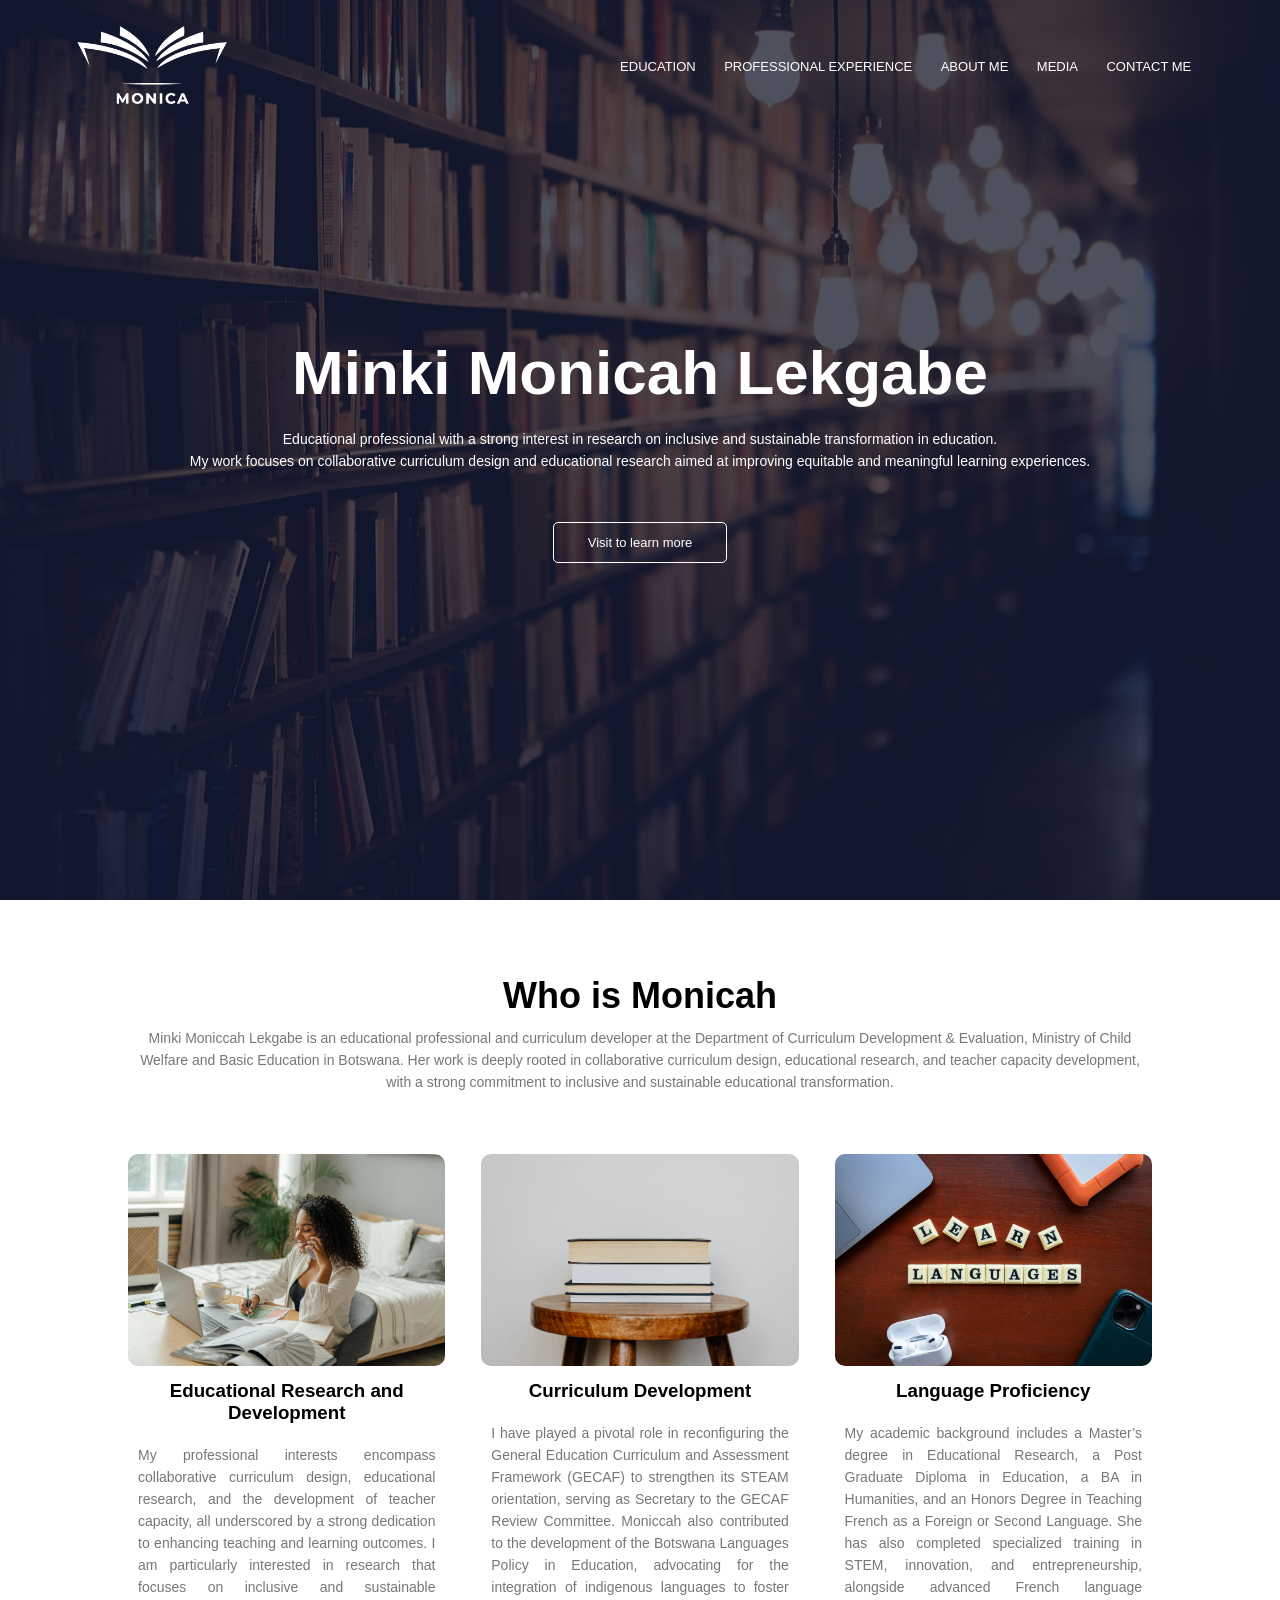
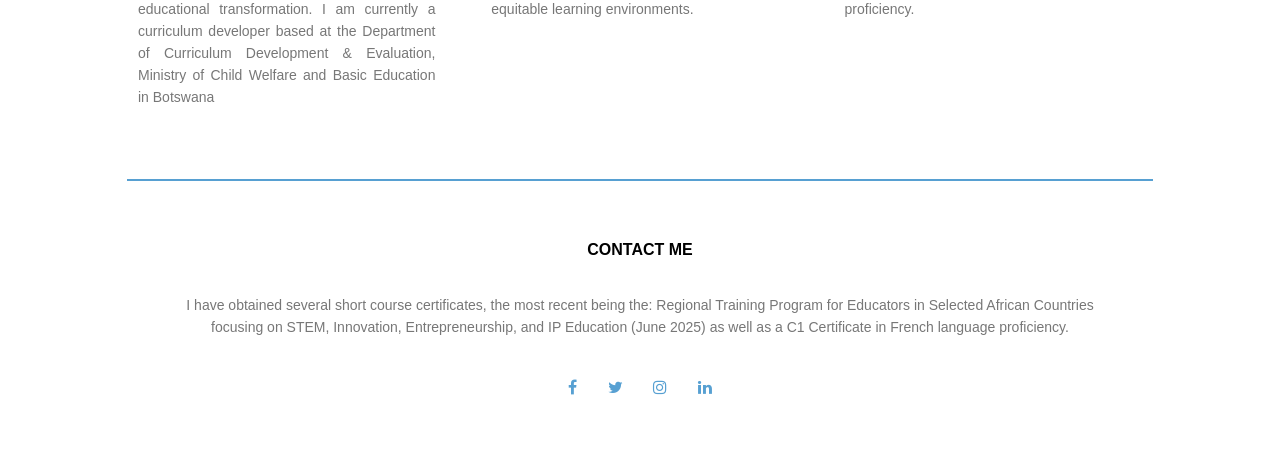
==== index.html @ d6faff7c "Add files via upload" ====
<!DOCTYPE html>
<html>
    
<head>
        <meta name="viewport" content="width=device-width, initial-scale=1.0">
        <title>MONICAH</title>
        <link rel="preconnect" href="https://fonts.googleapis.com">
        <link rel="preconnect" href="https://fonts.gstatic.com" crossorigin>
        <link href="https://fonts.googleapis.com/css2?family=Poppins:ital,wght@0,100;0,200;0,300;0,400;0,500;0,600;0,700;0,800;1,100;1,200;1,300;1,400;1,500;1,600;1,700;1,800&display=swap" rel="stylesheet">
        <link rel="stylesheet" href="https://stackpath.bootstrapcdn.com/font-awesome/4.7.0/css/font-awesome.min.css">
        <link rel="stylesheet" href="monicah.css"> 
</head>
    
<body>
        <section class="header">
            <nav>
                <a href="index.html"><img src="images/logo.png" alt="Logo"></a>
                
                <div class="nav-links"id="navLinks">
                    
                    <i class="fa fa-times" onclick="hideMenu()"></i><!-- Close icon -->
                    
                    <ul>
                        <li><a href="">EDUCATION</a></li>
                        <li><a href="">PROFESSIONAL EXPERIENCE</a></li>
                        <li><a href="">ABOUT ME</a></li>
                        <li><a href="">MEDIA</a></li>
                        <li><a href="contact.html">CONTACT ME</a></li>
                    </ul>
                </div>
                
                    <i class="fa fa-bars" onclick="showMenu()"></i><!-- Menu icon -->
            </nav>
            
            <div class="intro">
                <h1>Minki Monicah Lekgabe</h1>
                <p>Educational professional with a strong interest in research on inclusive and sustainable transformation in education. <br>My work focuses on collaborative curriculum design and educational research aimed at improving equitable and meaningful learning experiences.</p>
            
                <a href="#learn" class="hero-btn">Visit to learn more</a>
            </div>
            
        </section>
    
<!------------------------------ Learn More ----------------------------------->
    
    <section id="learn"class="learn-more">
        <h1>Who is Monicah</h1>
        <p>Minki Moniccah Lekgabe is an educational professional and curriculum developer at the Department of Curriculum Development & Evaluation, Ministry of Child Welfare and Basic Education in Botswana. Her work is deeply rooted in collaborative curriculum design, educational research, and teacher capacity development, with a strong commitment to inclusive and sustainable educational transformation.</p>
        
        <div class="row">
            
            <div class="learn-col">
                <img src="images/researching.jpg">
                <h3>Educational Research and Development</h3>
                <p>My professional interests encompass collaborative curriculum design, educational research, and the development of teacher capacity, all underscored by a strong dedication to enhancing teaching and learning outcomes. I am particularly interested in research that focuses on inclusive and sustainable educational transformation. I am currently a curriculum developer based at the Department of Curriculum Development & Evaluation, Ministry of Child Welfare and Basic Education in Botswana</p>
            </div>
            
            <div class="learn-col">
                <img src="images/curriculum.jpg">
                <h3>Curriculum Development</h3>
                <p>I have played a pivotal role in reconfiguring the General Education Curriculum and Assessment Framework (GECAF) to strengthen its STEAM orientation, serving as Secretary to the GECAF Review Committee. Moniccah also contributed to the development of the Botswana Languages Policy in Education, advocating for the integration of indigenous languages to foster equitable learning environments.</p>
            </div>
            
            <div class="learn-col">
                <img src="images/languages.jpg">
                <h3>Language Proficiency</h3>
                <p>My academic background includes a Master’s degree in Educational Research, a Post Graduate Diploma in Education, a BA in Humanities, and an Honors Degree in Teaching French as a Foreign or Second Language. She has also completed specialized training in STEM, innovation, and entrepreneurship, alongside advanced French language proficiency.</p>
            </div>
        </div>
    </section>
    
    <hr>
    
<!------------------------------ Footer --------------------------------------->  
    
    <section class="footer">
        <h4>CONTACT ME</h4>
        <p>I have obtained several short course certificates, the most recent being the: Regional Training Program for Educators in Selected African Countries <br>focusing on STEM, Innovation, Entrepreneurship, and IP Education (June 2025) as well as a C1 Certificate in French language proficiency.</p>
        
        <div class="icons">
            <a href="https://www.facebook.com/minkimonicah.lekgabe.9" target="_blank"><i class="fa fa-facebook"></i></a>
            <i class="fa fa-twitter"></i>
            <i class="fa fa-instagram"></i>
            <i class="fa fa-linkedin"></i>
        </div>
    </section>
    
<!------------------------ JavaScript for Toggle Menu------------------------>
    
<script>
    var navLinks = document.getElementById("navLinks");

    function showMenu() {
        navLinks.style.right = "0";
    }

    function hideMenu() {
        navLinks.style.right = "-200px";
    }
</script>

<!------------------------ JavaScript for Toggle Menu END ---------------------->    

</body>
</html>
<!--

-->
---- monicah.css ----
* {
    margin: 0;
    padding: 0;
    font-family: 'Poppings', sans-serif;
}

.header {
    min-height: 100vh;
    width: 100%;
    background-image: linear-gradient(rgba(4,9,30,0.7), rgba(4,9,30,0.7)), url("images/homePage_banner.jpg");
    background-position: center;
    background-size: cover;
    position: relative;
}

nav{
    display: flex;
    padding: 2% 6%;
    justify-content: space-between;
    align-items: center;  
}
nav img{
    width: 150px;
}

.nav-links{
    flex: 1;
    text-align: right;
}

.nav-links ul li{
    list-style: none;
    display: inline-block;
    padding: 8px 12px;
    position: relative;
}

.nav-links ul li a{
    color: #ffff;
    text-decoration: none;
    font-size: 13px;   
}

.nav-links ul li::after{
    content: '';
    width: 0%;
    height: 2px;
    background: #57A0D2;
    display: block;
    margin: auto;
    transition: 0.5s;
}
.nav-links ul li:hover::after{
    width: 100%;
}

.intro{
    width: 90%;
    color: #fff;
    position: absolute;
    top: 50%;
    left: 50%;
    transform: translate(-50%,-50%);
    text-align: center;
}
    
.intro h1{
    font-size: 62px;
}
    
.intro p{
    margin: 10px 0 40px;
    font-size: 14px;
    color: #fff;
}
.hero-btn{
    display: inline-block;
    text-decoration: none;
    color: #fff;
    border: 1px solid #fff;
    border-radius: 5px;
    padding: 12px 34px;
    font-size: 13px;
    background: transparent;
    position: relative;
    cursor: pointer;
}
.hero-btn:hover{
    border: 1px solid #57A0D2;
    background: #57A0D2;
    transition: 0.5s;
    font: bold;
}
nav .fa{
    display: none;
}

/*-------------------------------- Learn More -----------------------------*/

.contactImg{
     width: 100%;
}

.contactHeader {
    height: 50vh;
    width: 100%;
    background-image: repeating-linear-gradient(rgba(4,9,30,0.7), rgba(4,9,30,0.7)), url(images/pexels-ono-kosuki-5647206.jpg);
    background-position: center;
    background-size: cover;
}

.learn-more{
    width: 80%;
    margin:auto;
    text-align: center;
    padding-top: 75px;
}

.learn-col{
    flex-basis: 31%;
    border-radius: 10px;
    margin-bottom: 5%;
    text-align: left;
}

.learn-col img{
    width: 100%;
    border-radius: 10px;
}
.row{
    margin-top:5%;
    display: flex;
    justify-content: space-between;
} 

h1 {
    font-size: 36px;
    font-weight:600;
}
h3{
    text-align: center;
    font-weight: 600;
    margin: 10px 0;
}

p{
    color: #777;
    font-size: 14px;
    font-weight: 300;
    line-height: 22px;
    padding: 10px;
}
.learn-col p{
    text-align: justify;
}
/*------------------------ other devices configuration -------------------*/
@media(max-width: 700px){
    .intro h1{
        font-size: 20px;
    }
    .nav-links ul li{
        display: block;
    }
    .nav-links{
        position: absolute;
        background: #57A0D2;
        height: 100vh;
        width: 200px;
        top: 0;
        right: -200px;
        text-align: left;
        z-index: 2;
        transition: 1s;
    }
    nav .fa{
        display: block;
        color: #fff;
        margin: 10px;
        font-size: 20px;
        cursor: pointer;
    }
    .nav-links ul{
        padding: 30px;
    }
    .row{
        flex-direction: column;
    }  
}

hr{
    width: 80%; 
    margin: 10px auto; 
    border: 0.1px solid #57A0D2;
}

/*------------------------- Contact Me --------------------*/

.contactHeader {
    height: 50vh;
    width: 100%;
    background-image: repeating-linear-gradient(rgba(4,9,30,0.7), rgba(4,9,30,0.7)), url(images/pexels-ono-kosuki-5647206.jpg);
    background-position: center;
    background-size: cover;
    text-align: center;
    color: #fff;
}

.contactHeader h3{
    margin-top: 100px;
}

.contact-me {
  width: 80%;              /* Occupies 80% of the page */
  border-radius: 5px;
  background-color: #f2f2f2;
  padding: 20px;
  margin: auto;            /* Centers the container */
}

.contact-me h3 {
  margin-bottom: 10px;
}

.contact-me p {
  margin-bottom: 20px;
  color: #555;
}

/* Flexbox for two-column layout */
.contact-me_col {
  display: flex;
  flex-wrap: wrap;
  gap: 20px;
}

/* Left column: map + contacts */
.contact-left {
  flex: 1;
  min-width: 300px;
}

.contact-left iframe {
  width: 100%;
  height: 250px;
  border: none;
  border-radius: 5px;
  margin-bottom: 15px;
}

.contact-info {
  background: #fff;
  padding: 15px;
  border-radius: 5px;
  border: 1px solid #ddd;
}

.contact-info p {
  margin: 8px 0;
}

/* Right column: form */
.contact-right {
  flex: 1;
  min-width: 300px;
}

.contact-right form {
  display: flex;
  flex-direction: column;
}

.contact-right input[type=text],
.contact-right textarea {
  width: 100%;
  padding: 12px;
  border: 1px solid #ccc;
  margin: 6px 0 16px 0;
  resize: vertical;
}

.contact-right input[type=submit] {
  background-color: #57A0D2;
  color: white;
  padding: 12px 20px;
  border: none;
  cursor: pointer;
  font-size: 16px;
  border-radius: 5px;
}

.contact-right input[type=submit]:hover {
  background-color: #57A0D2;
}

.contact-info .fa{
    color: #57A0D2;
}

/*------------------------- Eductional Qualification ------------------------*/

/*------------------------- Footer ------------------------*/
.footer{
    width: 100%;
    text-align: center;
    padding: 30px 0;
}

.footer h4{
    margin-bottom: 25px;
    margin-top: 20px;
    font-weight: 600;
    text-align: center;
}

.icons .fa{
    color: #57A0D2;
    margin: 13px;
    cursor: pointer;
    padding: 18px 0;
}
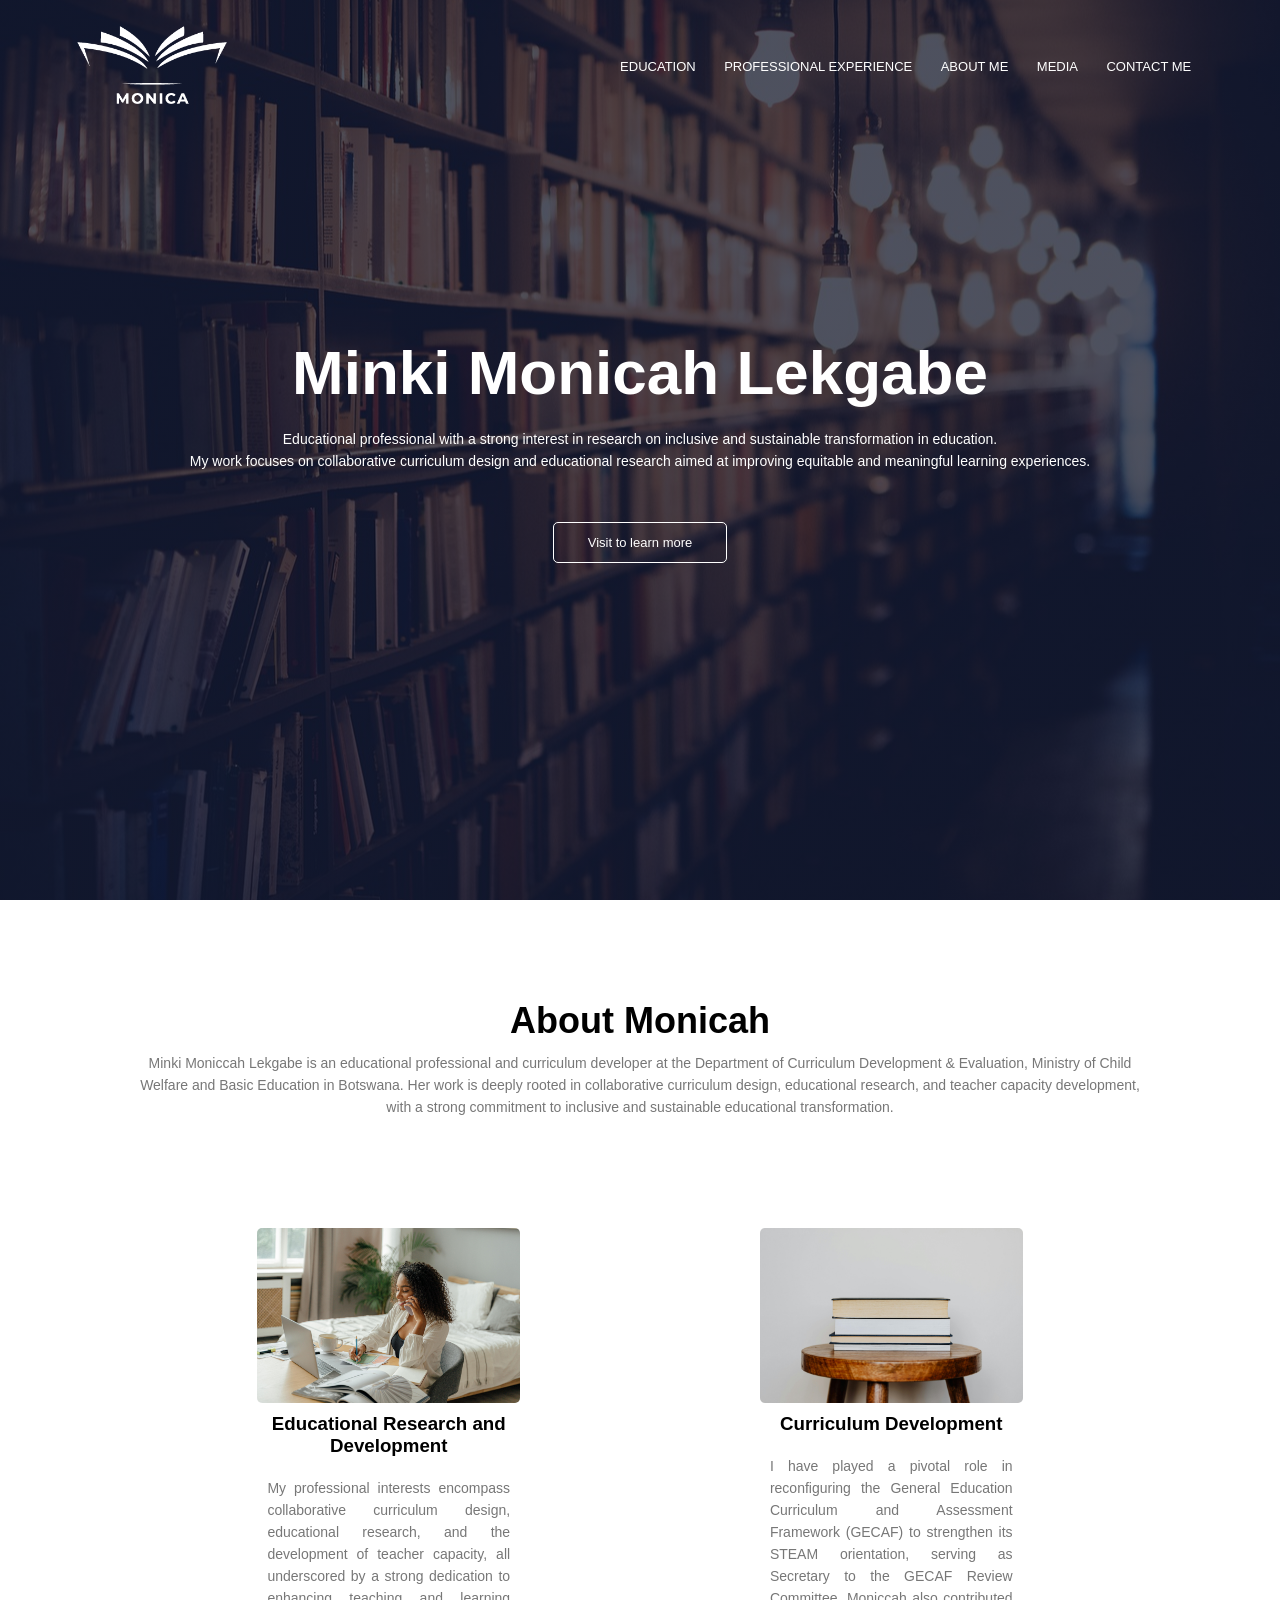
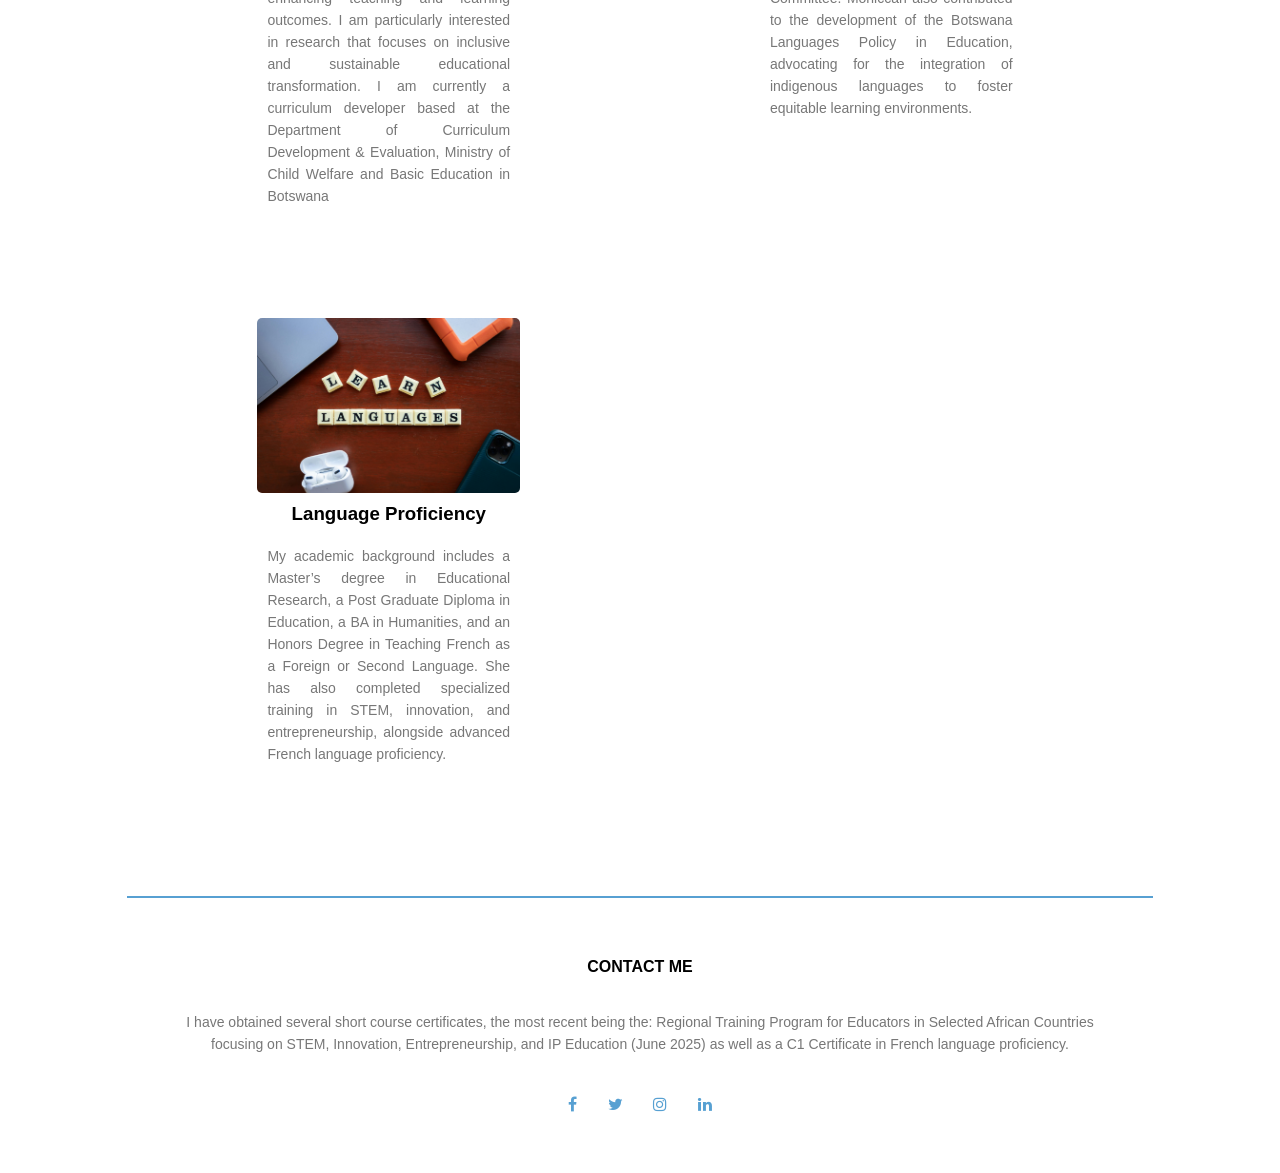
==== commit 7af79f66: "Add files via upload" ====
--- a/index.html
+++ b/index.html
@@ -2,66 +2,68 @@
 <html>
     
 <head>
-        <meta name="viewport" content="width=device-width, initial-scale=1.0">
-        <title>MONICAH</title>
-        <link rel="preconnect" href="https://fonts.googleapis.com">
-        <link rel="preconnect" href="https://fonts.gstatic.com" crossorigin>
-        <link href="https://fonts.googleapis.com/css2?family=Poppins:ital,wght@0,100;0,200;0,300;0,400;0,500;0,600;0,700;0,800;1,100;1,200;1,300;1,400;1,500;1,600;1,700;1,800&display=swap" rel="stylesheet">
-        <link rel="stylesheet" href="https://stackpath.bootstrapcdn.com/font-awesome/4.7.0/css/font-awesome.min.css">
-        <link rel="stylesheet" href="monicah.css"> 
+    <meta name="viewport" content="width=device-width, initial-scale=1.0">
+    <title>Monica</title>
+    <link rel="stylesheet" href="minki_styles.css">
+    <link rel="preconnect" href="https://fonts.googleapis.com">
+    <link rel="preconnect" href="https://fonts.gstatic.com" crossorigin>
+    <link href="https://fonts.googleapis.com/css2?family=Poppins:ital,wght@0,100;0,200;0,300;0,400;0,500;0,600;0,700;0,800;1,100;1,200;1,300;1,400;1,500;1,600;1,700;1,800&display=swap" rel="stylesheet">
+    <link rel="stylesheet" href="https://stackpath.bootstrapcdn.com/font-awesome/4.7.0/css/font-awesome.min.css">
+
 </head>
+
+<body>
+    <section class="front_page">
+        <nav>
+           <a href="index.html"><img src="images/logo.png" alt="Logo"></a>
     
-<body>
-        <section class="header">
-            <nav>
-                <a href="index.html"><img src="images/logo.png" alt="Logo"></a>
-                
-                <div class="nav-links"id="navLinks">
-                    
-                    <i class="fa fa-times" onclick="hideMenu()"></i><!-- Close icon -->
-                    
-                    <ul>
-                        <li><a href="">EDUCATION</a></li>
-                        <li><a href="">PROFESSIONAL EXPERIENCE</a></li>
-                        <li><a href="">ABOUT ME</a></li>
-                        <li><a href="">MEDIA</a></li>
-                        <li><a href="contact.html">CONTACT ME</a></li>
-                    </ul>
-                </div>
-                
-                    <i class="fa fa-bars" onclick="showMenu()"></i><!-- Menu icon -->
-            </nav>
+            <div class="nav-links" id="navLinks">
+        
+            <!-- Close icon -->
+                <i class="fa fa-times" onclick="hideMenu()"></i>
+        
+                <ul>
+                    <li><a href="education.html">EDUCATION</a></li>
+                    <li><a href="#aboutMonicah">PROFESSIONAL EXPERIENCE</a></li>
+                    <li><a href="about.html">ABOUT ME</a></li>
+                    <li><a href="media.html">MEDIA</a></li>
+                    <li><a href="contact.html">CONTACT ME</a></li>
+                </ul>
+           </div>
+    
+           <!-- Menu icon -->
+    
+           <i class="fa fa-bars" onclick="showMenu()"></i>
+        
+        </nav>
+    
+        <div class="text-box">
+            <h1>Minki Monicah Lekgabe</h1>
+            <p>Educational professional with a strong interest in research on inclusive and sustainable transformation in education. <br>My work focuses on collaborative curriculum design and educational research aimed at improving equitable and meaningful learning experiences.</p>
             
-            <div class="intro">
-                <h1>Minki Monicah Lekgabe</h1>
-                <p>Educational professional with a strong interest in research on inclusive and sustainable transformation in education. <br>My work focuses on collaborative curriculum design and educational research aimed at improving equitable and meaningful learning experiences.</p>
-            
-                <a href="#learn" class="hero-btn">Visit to learn more</a>
-            </div>
-            
-        </section>
+            <a href="#aboutMonicah" class="hero-btn">Visit to learn more</a> 
+        </div>
     
-<!------------------------------ Learn More ----------------------------------->
+    </section>
     
-    <section id="learn"class="learn-more">
-        <h1>Who is Monicah</h1>
+    <section id="aboutMonicah" class="monicah_brief">
+        <h1>About Monicah</h1>
         <p>Minki Moniccah Lekgabe is an educational professional and curriculum developer at the Department of Curriculum Development & Evaluation, Ministry of Child Welfare and Basic Education in Botswana. Her work is deeply rooted in collaborative curriculum design, educational research, and teacher capacity development, with a strong commitment to inclusive and sustainable educational transformation.</p>
         
         <div class="row">
-            
-            <div class="learn-col">
+            <div class="brief-col">
                 <img src="images/researching.jpg">
                 <h3>Educational Research and Development</h3>
                 <p>My professional interests encompass collaborative curriculum design, educational research, and the development of teacher capacity, all underscored by a strong dedication to enhancing teaching and learning outcomes. I am particularly interested in research that focuses on inclusive and sustainable educational transformation. I am currently a curriculum developer based at the Department of Curriculum Development & Evaluation, Ministry of Child Welfare and Basic Education in Botswana</p>
             </div>
             
-            <div class="learn-col">
+            <div class="brief-col">
                 <img src="images/curriculum.jpg">
                 <h3>Curriculum Development</h3>
                 <p>I have played a pivotal role in reconfiguring the General Education Curriculum and Assessment Framework (GECAF) to strengthen its STEAM orientation, serving as Secretary to the GECAF Review Committee. Moniccah also contributed to the development of the Botswana Languages Policy in Education, advocating for the integration of indigenous languages to foster equitable learning environments.</p>
             </div>
             
-            <div class="learn-col">
+            <div class="brief-col">
                 <img src="images/languages.jpg">
                 <h3>Language Proficiency</h3>
                 <p>My academic background includes a Master’s degree in Educational Research, a Post Graduate Diploma in Education, a BA in Humanities, and an Honors Degree in Teaching French as a Foreign or Second Language. She has also completed specialized training in STEM, innovation, and entrepreneurship, alongside advanced French language proficiency.</p>
@@ -69,7 +71,7 @@
         </div>
     </section>
     
-    <hr>
+      <hr>
     
 <!------------------------------ Footer --------------------------------------->  
     
@@ -79,9 +81,9 @@
         
         <div class="icons">
             <a href="https://www.facebook.com/minkimonicah.lekgabe.9" target="_blank"><i class="fa fa-facebook"></i></a>
-            <i class="fa fa-twitter"></i>
-            <i class="fa fa-instagram"></i>
-            <i class="fa fa-linkedin"></i>
+            <a href="https://x.com/Minkila73" target="_blank"><i class="fa fa-twitter"></i></a>
+            <a href="" target="_blank"><i class="fa fa-instagram"></i></a>
+            <a href="" target="_blank"><i class="fa fa-linkedin"></i></a>
         </div>
     </section>
     
@@ -99,10 +101,6 @@
     }
 </script>
 
-<!------------------------ JavaScript for Toggle Menu END ---------------------->    
+</body>
 
-</body>
-</html>
-<!--
-
--->
+</html>
--- a/minki_styles.css
+++ b/minki_styles.css
@@ -0,0 +1,449 @@
+*{
+    margin: 0;
+    padding: 0;
+    font-family: 'Poppings', sans-serif;
+}
+
+.front_page{
+    min-height: 100vh;
+    width: 100%;
+    background-image: linear-gradient(rgba(4,9,30,0.7), rgba(4,9,30,0.7)), url("images/banner.jpg");
+    background-position: center;
+    background-size: cover;
+    position: relative;
+}
+
+/*----------------- Navigation --------------------------*/
+
+nav{
+    display: flex;
+    padding: 2% 6%;
+    justify-content: space-between;
+    align-items: center;  
+}
+nav img{
+    width: 150px;
+}
+.nav-links{
+    flex: 1;
+    text-align: right;
+}
+.nav-links ul li{
+    list-style: none;
+    display: inline-block;
+    padding: 8px 12px;
+    position: relative;
+}
+.nav-links ul li a{
+    color: #ffff;
+    text-decoration: none;
+    font-size: 13px;   
+}
+.nav-links ul li::after{
+    content: '';
+    width: 0%;
+    height: 2px;
+    background: #57A0D2;
+    display: block;
+    margin: auto;
+    transition: 0.5s;
+}
+.nav-links ul li:hover::after{
+    width: 100%;
+}
+
+.text-box{
+    width: 90%;
+    color: #fff;
+    position: absolute;
+    top: 50%;
+    left: 50%;
+    transform: translate(-50%,-50%);
+    text-align: center;
+}
+.text-box h1{
+    font-size: 62px;
+}
+.text-box p{
+    margin: 10px 0 40px;
+    font-size: 14px;
+    color: #fff;
+}
+.hero-btn{
+    display: inline-block;
+    text-decoration: none;
+    color: #fff;
+    border: 1px solid #fff;
+    padding: 12px 34px;
+    font-size: 13px;
+    background: transparent;
+    position: relative;
+    cursor: pointer;
+    border-radius: 5px;
+}
+.hero-btn:hover{
+    border: 1px solid #57A0D2;
+    background: #57A0D2;
+    transition: 0.5s;
+    font: bold;
+}
+nav .fa{
+    display: none;
+}
+
+/*---------------------- media configuration ---------------------------*/
+
+@media(max-width: 700px){
+    .text-box h1{
+        font-size: 20px;
+    }
+    .nav-links ul li{
+        display: block;
+    }
+    .nav-links{
+        position: absolute;
+        background: #57A0D2;
+        height: 100vh;
+        width: 200px;
+        top: 0;
+        right: -200px;
+        text-align: left;
+        z-index: 2;
+        transition: 1s;
+    }
+    nav .fa{
+        display: block;
+        color: #fff;
+        margin: 10px;
+        font-size: 20px;
+        cursor: pointer;
+    }
+    .nav-links ul{
+        padding: 30px;
+    }
+    .row{
+        flex-direction: column;
+    }  
+}
+
+/*--------------------------- Monicah Brief ------------------------*/
+
+.monicah_brief{
+    width: 80%;
+    margin: auto;
+    text-align: center;
+    padding-top: 100px;
+}
+h1{
+    font-size: 36px;
+    font-weight: 600;
+}
+p{
+    color: #777;
+    font-size: 14px;
+    font-weight: 300;
+    line-height: 22px;
+    padding:10px;
+}
+.row{
+    margin-top: 5%;
+    display: flex;
+    justify-content: center;
+}
+.brief-col{
+    flex-basis: 35%;
+    background:
+    border-radius: 10px;
+    margin: 0 15px 5% 15px;
+    padding: 20px 12px;
+    box-sizing: border-box;
+    transition: 01s;
+}
+.brief-col img{
+    width: 100%;
+    display: block;
+    border-radius: 5px;
+}
+.brief-col h3{
+    text-align: center;
+    font-weight: 600;
+    margin: 10px;
+    color: #000000;
+}
+.brief-col p{
+    color: #777;
+    font-size: 14px;
+    font-weight: 300;
+    line-height: 22px;
+    padding:10px;
+    text-align: justify;
+}
+.brief-col:hover{
+    box-shadow: 0 0 20px 0 rgba(0,0,0,0.2);
+}
+
+/*------------------------- Monocah's Education-------------*/
+.education{
+    height: 50vh;
+    width: 100%;
+    background-image: repeating-linear-gradient(rgba(4,9,30,0.7), rgba(4,9,30,0.7)), url(images/graduation.jpg);
+    background-position: center;
+    background-size: cover;
+    text-align: center;
+    color: azure;
+}
+
+.education h2{       
+   margin-top: 100px;
+}
+
+.monicah-edu{
+    width: 80%;
+    margin:auto;
+    text-align: center;
+    padding-top: 75px;
+}
+
+.row {
+  display: flex;
+  justify-content: space-between;
+  margin-top: 20px;
+}
+
+.education-edu-col {
+    position: relative;
+    text-align: center;
+    flex-basis: 30%;
+}
+
+.education-edu-col img {
+  width: 100%;
+  border-radius: 10px;
+  cursor: pointer;
+  transition: filter 0.3s ease;
+}
+
+.education-edu-col img:hover {
+  filter: brightness(0.7) sepia(1) hue-rotate(90deg);
+}
+
+.edu-text {
+  display: none;
+  position: absolute;
+  top: 0;
+  left: 0;
+  width: 100%;
+  background: rgba(255,255,255,0.9);
+  padding: 10px;
+}
+
+.education-edu-col h3{
+    padding: 10px;
+    text-align: center;
+}
+
+/*------------------------- Contact Me --------------------*/
+
+.contactHeader {
+    height: 50vh;
+    width: 100%;
+    background-image: repeating-linear-gradient(rgba(4,9,30,0.7), rgba(4,9,30,0.7)), url(images/pexels-ono-kosuki-5647206.jpg);
+    background-position: center;
+    background-size: cover;
+    text-align: center;
+    color: #fff;
+}
+
+.contactHeader h3{
+    margin-top: 100px;
+}
+
+.contact-me {
+  width: 80%;              /* Occupies 80% of the page */
+  border-radius: 5px;
+  background-color: #f2f2f2;
+  padding: 20px;
+  margin: auto;            /* Centers the container */
+}
+
+.contact-me h3 {
+  margin-bottom: 10px;
+}
+
+.contactHeader p{
+    color: azure;
+}
+
+.contact-me p {
+  margin-bottom: 20px;
+  color: #555;
+}
+
+/* Flexbox for two-column layout */
+.contact-me_col {
+  display: flex;
+  flex-wrap: wrap;
+  gap: 20px;
+}
+
+/* Left column: map + contacts */
+.contact-left {
+  flex: 1;
+  min-width: 300px;
+}
+
+.contact-left iframe {
+  width: 100%;
+  height: 250px;
+  border: none;
+  border-radius: 5px;
+  margin-bottom: 15px;
+}
+
+.contact-info {
+  background: #fff;
+  padding: 15px;
+  border-radius: 5px;
+  border: 1px solid #ddd;
+}
+
+.contact-info p {
+  margin: 8px 0;
+}
+
+/* Right column: form */
+.contact-right {
+  flex: 1;
+  min-width: 300px;
+}
+
+.contact-right form {
+  display: flex;
+  flex-direction: column;
+}
+
+.contact-right input[type=text],
+.contact-right textarea {
+  width: 100%;
+  padding: 12px;
+  border: 1px solid #ccc;
+  margin: 6px 0 16px 0;
+  resize: vertical;
+    box-sizing: border-box;
+}
+
+.contact-right input[type=submit] {
+  background-color: #57A0D2;
+  color: white;
+  padding: 12px 20px;
+  border: none;
+  cursor: pointer;
+  font-size: 16px;
+  border-radius: 5px;
+}
+
+.contact-right input[type=submit]:hover {
+  background-color: #57A0D2;
+}
+
+.contact-info .fa{
+    color: #57A0D2;
+}
+
+/*------------------------- About ------------------------*/
+.about{
+    height: 50vh;
+    width: 100%;
+    background-image: repeating-linear-gradient(rgba(4,9,30,0.7), rgba(4,9,30,0.7)), url(images/about.jpg);
+    background-position: center;
+    background-size: cover;
+    text-align: center;
+    color: #fff;
+}
+
+.row{
+    width: 80%;
+    margin: auto;
+    padding-top: 80px;
+    padding-bottom: 50px;
+}
+.about-col img{
+    width: 100%;
+    border-radius: 5px;
+}
+
+.about-col h1{
+    padding-top: 0;
+}
+
+.about-col p{
+    padding: 15px 0 25px;
+}
+.about-col{
+    flex-basis: 48%;
+    padding: 30px 2px;
+}
+
+/*------------------------- Media ------------------------*/
+.media-header{
+    height: 50vh;
+    width: 100%;
+    background-image: repeating-linear-gradient(rgba(4,9,30,0.7), rgba(4,9,30,0.7)), url(images/media.jpg);
+    background-position: center;
+    background-size: cover;
+    text-align: center;
+    color: azure;
+}
+.media-header h1{
+    margin-top: 100px;
+}
+.row {
+  display: flex;          /* makes children sit side by side */
+  flex-wrap: wrap;        /* allows wrapping on smaller screens */
+  gap: 20px;              /* space between columns */
+}
+
+.media-col {
+  flex: 1;                /* each takes equal space */
+  min-width: 300px;       /* prevents shrinking too small */
+  padding: 30px 2px;
+}
+
+.media-col video {
+  width: 100%;            /* video fills its column */
+  height: auto;
+}
+
+.media-col h1 {
+  padding-top: 0;
+}
+
+.media-col p {
+  padding: 15px 0 25px;
+}
+
+/*------------------------- Footer ------------------------*/
+.footer{
+    width: 100%;
+    text-align: center;
+    padding: 30px 0;
+}
+
+.footer h4{
+    margin-bottom: 25px;
+    margin-top: 20px;
+    font-weight: 600;
+    text-align: center;
+}
+
+.icons .fa{
+    color: #57A0D2;
+    margin: 13px;
+    cursor: pointer;
+    padding: 18px 0;
+}
+
+hr {width: 80%; 
+    margin: 10px auto; 
+    border: 0.1px solid #57A0D2;
+}
